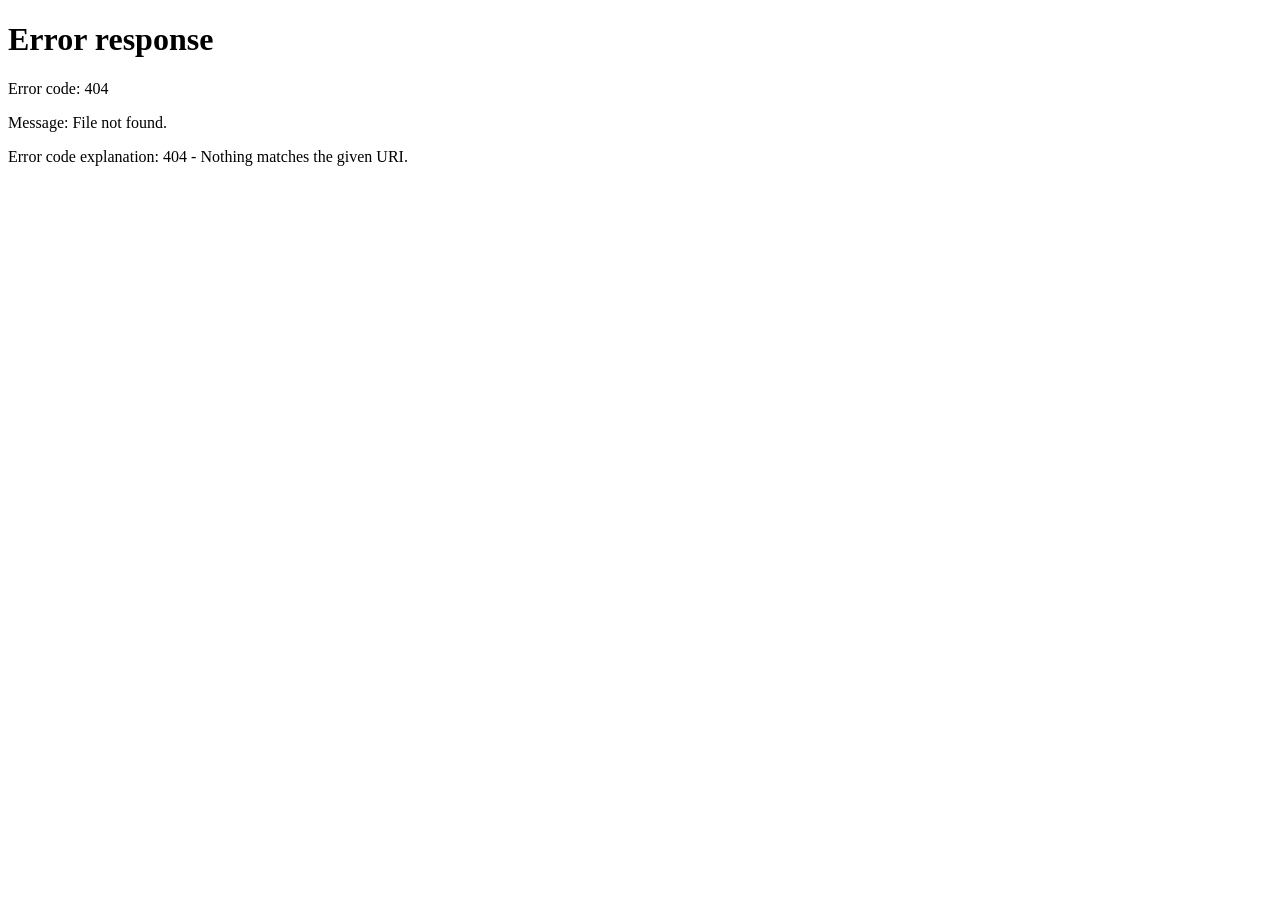
==== index.html @ d746abbd "Add root site entry point" ====
<!doctype html>
<html lang="en">
<head>
    <meta charset="utf-8" />
    <meta name="viewport" content="width=device-width, initial-scale=1" />
    <meta http-equiv="refresh" content="0; url=html/index.html" />
    <title>R-Code</title>
</head>
<body>
    <p>Opening R-Code. <a href="html/index.html">Continue to the site</a>.</p>
</body>
</html>
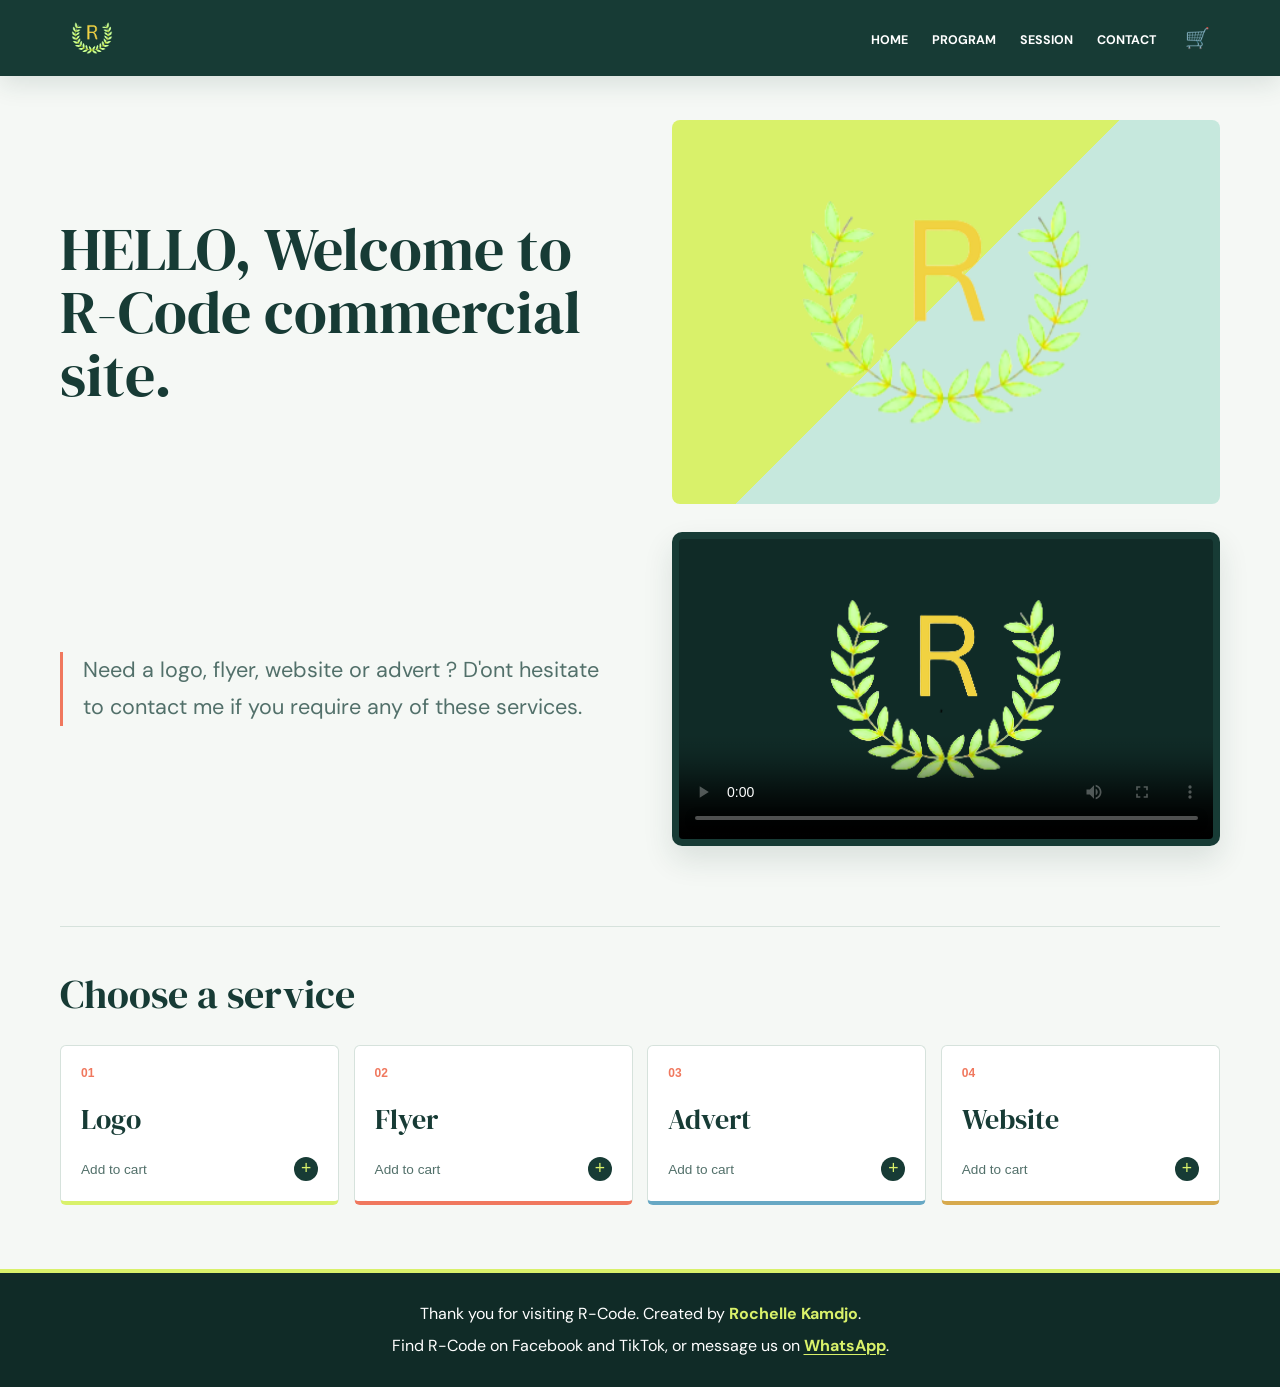
==== commit a3dc3191: "Fix GitHub Pages root page by replacing redirect with the actual site content and correct asset path" ====
--- a/index.html
+++ b/index.html
@@ -1,12 +1,93 @@
-<!doctype html>
-<html lang="en">
-<head>
-    <meta charset="utf-8" />
-    <meta name="viewport" content="width=device-width, initial-scale=1" />
-    <meta http-equiv="refresh" content="0; url=html/index.html" />
-    <title>R-Code</title>
-</head>
-<body>
-    <p>Opening R-Code. <a href="html/index.html">Continue to the site</a>.</p>
-</body>
-</html>
+<!DOCTYPE html>
+<html lang="en">
+    <head>
+        <meta charset="utf-8" />
+        <meta name="viewport" content="width=device-width, initial-scale=1" />
+        <title>R-Code | commercial site</title>
+        <link rel="preconnect" href="https://fonts.googleapis.com" />
+        <link rel="preconnect" href="https://fonts.gstatic.com" crossorigin />
+        <link href="https://fonts.googleapis.com/css2?family=DM+Sans:wght@400;500;600;700&family=DM+Serif+Display&display=swap" rel="stylesheet" />
+        <link rel="stylesheet" href="css/style.css" />
+    </head>
+    <body>
+        <header>
+            <div id="header-box">
+                <div id="logo-container">
+                    <img id="logo" src="images/logo%20de%20marque%20(1).png" alt="logo-de-marque" />
+                </div>
+                <div id="link-container">
+                    <nav>
+                        <ul>
+                            <li><a href="#home">HOME</a></li>
+                            <li><a href="#services-section">PROGRAM</a></li>
+                            <li><a href="#video-container">SESSION</a></li>
+                            <li><a href="https://wa.me/237676756564">CONTACT</a></li>
+                            <li>
+                                <button id="cart-toggle" type="button" aria-label="Open cart">
+                                    &#128722; <span id="cart-count" aria-live="polite" hidden>0</span>
+                                </button>
+                            </li>
+                        </ul>
+                    </nav>
+                </div>
+            </div>
+        </header>
+
+        <main id="home">
+            <div id="hero-section">
+                <div id="intro-text">
+                    <p id="intro-heading">HELLO, Welcome to R-Code commercial site.</p>
+                </div>
+                <div id="description-text">
+                    <p id="second-text">Need a logo, flyer, website or advert ? D'ont hesitate to contact me if you require any of these services.</p>
+                </div>
+                <div id="video-container">
+                    <video id="video" src="videos/1er%20pas%20browser.mp4" poster="images/logo%20de%20marque%20(1).png" controls playsinline preload="metadata"></video>
+                </div>
+                <div id="image-container">
+                    <img id="image" src="images/logo%20de%20marque%20(1).png" alt="logo-de-marque" />
+                </div>
+            </div>
+
+            <section id="services-section" aria-labelledby="services-heading">
+                <h2 id="services-heading">Choose a service</h2>
+                <div class="service-grid">
+                    <button class="service-card" type="button" data-service-id="logo">
+                        <span class="service-name">Logo</span>
+                        <span class="service-action">Add to cart</span>
+                    </button>
+                    <button class="service-card" type="button" data-service-id="flyer">
+                        <span class="service-name">Flyer</span>
+                        <span class="service-action">Add to cart</span>
+                    </button>
+                    <button class="service-card" type="button" data-service-id="advert">
+                        <span class="service-name">Advert</span>
+                        <span class="service-action">Add to cart</span>
+                    </button>
+                    <button class="service-card" type="button" data-service-id="website">
+                        <span class="service-name">Website</span>
+                        <span class="service-action">Add to cart</span>
+                    </button>
+                </div>
+                <p id="cart-status" class="visually-hidden" aria-live="polite"></p>
+            </section>
+        </main>
+
+        <footer>
+            <p>Thank you for visiting R-Code. Created by <strong>Rochelle Kamdjo</strong>.</p>
+            <p class="footer-social">Find R-Code on Facebook and TikTok, or message us on <a href="https://wa.me/237676756564">WhatsApp</a>.</p>
+        </footer>
+
+        <dialog id="cart-dialog" aria-labelledby="cart-title">
+            <div class="cart-header">
+                <h2 id="cart-title">Your cart</h2>
+                <button id="cart-close" type="button" aria-label="Close cart">&times;</button>
+            </div>
+            <p id="cart-empty">Your cart is empty.</p>
+            <ul id="cart-items"></ul>
+            <button id="checkout-button" type="button" disabled>Confirm order &amp; continue to WhatsApp</button>
+        </dialog>
+
+        <script src="js/store.js" defer></script>
+    </body>
+</html>
--- a/css/style.css
+++ b/css/style.css
@@ -0,0 +1,457 @@
+:root{
+    color-scheme: light;
+    --ink: #173b35;
+    --paper: #f5f8f5;
+    --white: #fff;
+    --lime: #d9f16a;
+    --coral: #f0785e;
+    --mint: #c6e8dd;
+    --muted: #52706a;
+    --line: #d6e2dc;
+}
+*{
+    box-sizing: border-box;
+}
+html, body{
+    min-height: 100%;
+    width: 100%;
+    margin: 0;
+    background: var(--paper);
+    color: var(--ink);
+    font-family: "DM Sans", "Segoe UI", sans-serif;
+}
+html{
+    scroll-behavior: smooth;
+}
+header{
+    height: 4.75rem;
+    width: 100%;
+    position: fixed;
+    top: 0;
+    z-index: 100;
+    left: 0;
+    box-sizing: border-box;
+    box-shadow: 0 8px 24px rgba(23, 59, 53, 0.12);
+    background-color: var(--ink);
+    align-items: center;
+    display: flex;
+    padding-left: 5%;
+    padding-right: 5%;
+}
+#header-box{
+    width: 100%;
+    max-width: 1200px;
+    margin: 0 auto;
+    display: flex;
+    align-items: center;
+    justify-content: space-between;
+}
+#logo{
+    display: block;
+    max-height: 3.25rem;
+    max-width: 8.5rem;
+}
+#link-container ul{
+    display: flex;
+    align-items: center;
+    gap: 1.5rem;
+    list-style: none;
+    margin: 0;
+    padding: 0;
+}
+#link-container a{
+    color: var(--white);
+    font-size: 0.78rem;
+    font-weight: 700;
+    text-decoration: none;
+    transition: color 180ms ease;
+}
+#link-container a:hover,
+#link-container a:focus-visible{
+    color: var(--lime);
+}
+#cart-toggle{
+    position: relative;
+    border: 0;
+    padding: 0.35rem;
+    background: transparent;
+    color: var(--white);
+    cursor: pointer;
+    font-size: 1.25rem;
+}
+#cart-count{
+    position: absolute;
+    top: -0.2rem;
+    right: -0.4rem;
+    min-width: 1.1rem;
+    height: 1.1rem;
+    padding: 0 0.15rem;
+    border-radius: 50%;
+    background: var(--lime);
+    color: var(--ink);
+    font-size: 0.7rem;
+    line-height: 1.1rem;
+    text-align: center;
+}
+main{
+    min-height: calc(100vh - 4.75rem);
+    width: 100%;
+    background-color: var(--paper);
+    padding: 7.5rem max(1.5rem, calc((100% - 1160px) / 2)) 4rem;
+}
+footer{
+    padding: 1.75rem 5%;
+    border-top: 4px solid var(--lime);
+    background-color: #102b27;
+    color: var(--white);
+    font-family: "DM Sans", "Segoe UI", sans-serif;
+    font-size: 1rem;
+    line-height: 1.6;
+    text-align: center;
+}
+footer p{
+    margin: 0;
+}
+footer p + p{
+    margin-top: 0.4rem;
+}
+footer strong{
+    color: var(--lime);
+}
+footer a{
+    color: var(--lime);
+    font-weight: 700;
+    text-decoration-thickness: 1px;
+    text-underline-offset: 0.2em;
+}
+#image{
+    width: min(100%, 25rem);
+    height: auto;
+    object-fit: contain;
+    animation: rise-in 700ms 120ms both;
+}
+#intro-heading{
+    margin: 0;
+    color: var(--ink);
+    font-family: "DM Serif Display", Georgia, serif;
+    font-size: 3.75rem;
+    font-weight: 400;
+    line-height: 1.05;
+}
+#second-text{
+    max-width: 38rem;
+    margin: 0;
+    color: var(--muted);
+    font-size: 1.35rem;
+    line-height: 1.7;
+}
+#hero-section{
+    display: grid;
+    grid-template-columns: repeat(2, minmax(0, 1fr));
+    align-items: center;
+    column-gap: 4rem;
+    row-gap: 1.75rem;
+}
+#intro-text{
+    grid-column: 1;
+    grid-row: 1;
+    max-width: 34rem;
+    animation: rise-in 650ms both;
+}
+#image-container{
+    grid-column: 2;
+    grid-row: 1;
+    min-height: 24rem;
+    display: grid;
+    place-items: center;
+    overflow: hidden;
+    border-radius: 8px;
+    background: linear-gradient(135deg, var(--lime) 0 48%, var(--mint) 48% 100%);
+}
+#description-text{
+    grid-column: 1;
+    grid-row: 2;
+    padding-left: 1.25rem;
+    border-left: 3px solid var(--coral);
+    animation: rise-in 650ms 100ms both;
+}
+#video-container{
+    grid-column: 2;
+    grid-row: 2;
+    overflow: hidden;
+    padding: 0.35rem;
+    border: 1px solid rgba(23, 59, 53, 0.16);
+    border-radius: 10px;
+    background: var(--ink);
+    box-shadow: 0 14px 30px rgba(23, 59, 53, 0.12);
+    animation: rise-in 650ms 180ms both;
+}
+#video{
+    display: block;
+    width: 100%;
+    max-width: 100%;
+    aspect-ratio: 16 / 9;
+    border-radius: 4px;
+    background: #102b27;
+    object-fit: contain;
+}
+#services-section{
+    margin-top: 5rem;
+    padding-top: 2.5rem;
+    border-top: 1px solid var(--line);
+}
+#services-heading{
+    margin: 0 0 1.5rem;
+    color: var(--ink);
+    font-family: "DM Serif Display", Georgia, serif;
+    font-size: 2.5rem;
+    font-weight: 400;
+}
+.service-grid{
+    display: grid;
+    grid-template-columns: repeat(4, minmax(0, 1fr));
+    gap: 0.9rem;
+    counter-reset: services;
+}
+.service-card{
+    position: relative;
+    display: flex;
+    min-height: 10rem;
+    flex-direction: column;
+    align-items: flex-start;
+    justify-content: space-between;
+    gap: 1rem;
+    padding: 1.25rem;
+    border: 1px solid var(--line);
+    border-bottom: 4px solid var(--lime);
+    border-radius: 6px;
+    background: var(--white);
+    color: var(--ink);
+    cursor: pointer;
+    text-align: left;
+    counter-increment: services;
+    transition: transform 200ms ease, box-shadow 200ms ease, border-color 200ms ease;
+    animation: rise-in 550ms both;
+}
+.service-card::before{
+    content: "0" counter(services);
+    color: var(--coral);
+    font-size: 0.75rem;
+    font-weight: 700;
+}
+.service-card:nth-child(2){
+    border-bottom-color: var(--coral);
+    animation-delay: 70ms;
+}
+.service-card:nth-child(3){
+    border-bottom-color: #67a8c4;
+    animation-delay: 140ms;
+}
+.service-card:nth-child(4){
+    border-bottom-color: #d7aa4d;
+    animation-delay: 210ms;
+}
+.service-card:hover,
+.service-card:focus-visible{
+    transform: translateY(-4px);
+    box-shadow: 0 12px 24px rgba(23, 59, 53, 0.12);
+    outline: 2px solid var(--ink);
+    outline-offset: 2px;
+}
+.service-name{
+    font-family: "DM Serif Display", Georgia, serif;
+    font-size: 1.75rem;
+}
+.service-action{
+    display: flex;
+    width: 100%;
+    align-items: center;
+    justify-content: space-between;
+    color: var(--muted);
+    font-size: 0.85rem;
+}
+.service-action::after{
+    content: "+";
+    display: grid;
+    width: 1.5rem;
+    height: 1.5rem;
+    place-items: center;
+    border-radius: 50%;
+    background: var(--ink);
+    color: var(--lime);
+    font-size: 1.1rem;
+    line-height: 1;
+}
+.visually-hidden{
+    position: absolute;
+    width: 1px;
+    height: 1px;
+    padding: 0;
+    margin: -1px;
+    overflow: hidden;
+    clip: rect(0, 0, 0, 0);
+    white-space: nowrap;
+    border: 0;
+}
+#cart-dialog{
+    width: min(32rem, calc(100% - 2rem));
+    max-height: calc(100% - 2rem);
+    padding: 1.5rem;
+    border: 0;
+    border-radius: 8px;
+    color: var(--ink);
+    box-shadow: 0 1rem 3rem rgba(0, 0, 0, 0.25);
+}
+#cart-dialog::backdrop{
+    background: rgba(0, 0, 0, 0.55);
+}
+#cart-dialog[open]{
+    animation: rise-in 180ms ease-out both;
+}
+.cart-header{
+    display: flex;
+    align-items: center;
+    justify-content: space-between;
+    gap: 1rem;
+}
+.cart-header h2{
+    margin: 0;
+}
+#cart-close,
+.remove-item{
+    border: 0;
+    padding: 0.5rem;
+    background: transparent;
+    color: inherit;
+    cursor: pointer;
+}
+#cart-items{
+    display: grid;
+    gap: 0.75rem;
+    margin: 1rem 0;
+    padding-left: 1.25rem;
+}
+#cart-items li{
+    display: flex;
+    align-items: center;
+    justify-content: space-between;
+    gap: 1rem;
+}
+#checkout-button{
+    width: 100%;
+    padding: 0.85rem 1rem;
+    border: 0;
+    border-radius: 4px;
+    background: var(--ink);
+    color: var(--white);
+    cursor: pointer;
+    font: inherit;
+    transition: background-color 180ms ease;
+}
+#checkout-button:not(:disabled):hover{
+    background: #285b51;
+}
+#checkout-button:disabled{
+    cursor: not-allowed;
+    opacity: 0.5;
+}
+@keyframes rise-in{
+    from{
+        opacity: 0;
+        transform: translateY(16px);
+    }
+    to{
+        opacity: 1;
+        transform: translateY(0);
+    }
+}
+@media (max-width: 800px){
+    header{
+        padding-left: 1rem;
+        padding-right: 1rem;
+    }
+    #link-container ul{
+        gap: 0.65rem;
+    }
+    #link-container a{
+        font-size: 0.68rem;
+    }
+    main{
+        padding: 6.5rem 1.25rem 3rem;
+    }
+    #services-section{
+        margin-top: 3.5rem;
+    }
+    #hero-section{
+        grid-template-columns: minmax(0, 1fr);
+        row-gap: 1.25rem;
+    }
+    #intro-text,
+    #image-container,
+    #description-text,
+    #video-container{
+        grid-column: 1;
+        grid-row: auto;
+    }
+    #intro-heading{
+        max-width: 12ch;
+        font-size: 3rem;
+    }
+    #second-text{
+        font-size: 1.15rem;
+    }
+    #description-text{
+        padding-left: 1rem;
+    }
+    #image-container{
+        min-height: 18rem;
+    }
+    #image{
+        width: min(100%, 19rem);
+    }
+    #services-heading{
+        font-size: 2rem;
+    }
+    .service-grid{
+        grid-template-columns: repeat(2, minmax(0, 1fr));
+    }
+}
+@media (max-width: 480px){
+    header{
+        height: 4.25rem;
+        padding-left: 0.75rem;
+        padding-right: 0.75rem;
+    }
+    #logo{
+        max-width: 5.5rem;
+        max-height: 2.75rem;
+    }
+    #link-container ul{
+        gap: 0.45rem;
+    }
+    #link-container a{
+        font-size: 0.58rem;
+    }
+    #cart-toggle{
+        font-size: 1.1rem;
+    }
+    main{
+        padding-top: 6rem;
+    }
+    .service-grid{
+        grid-template-columns: minmax(0, 1fr);
+    }
+    .service-card{
+        min-height: 8rem;
+    }
+}
+@media (prefers-reduced-motion: reduce){
+    *,
+    *::before,
+    *::after{
+        animation-duration: 0.01ms !important;
+        animation-iteration-count: 1 !important;
+        scroll-behavior: auto !important;
+        transition-duration: 0.01ms !important;
+    }
+}
